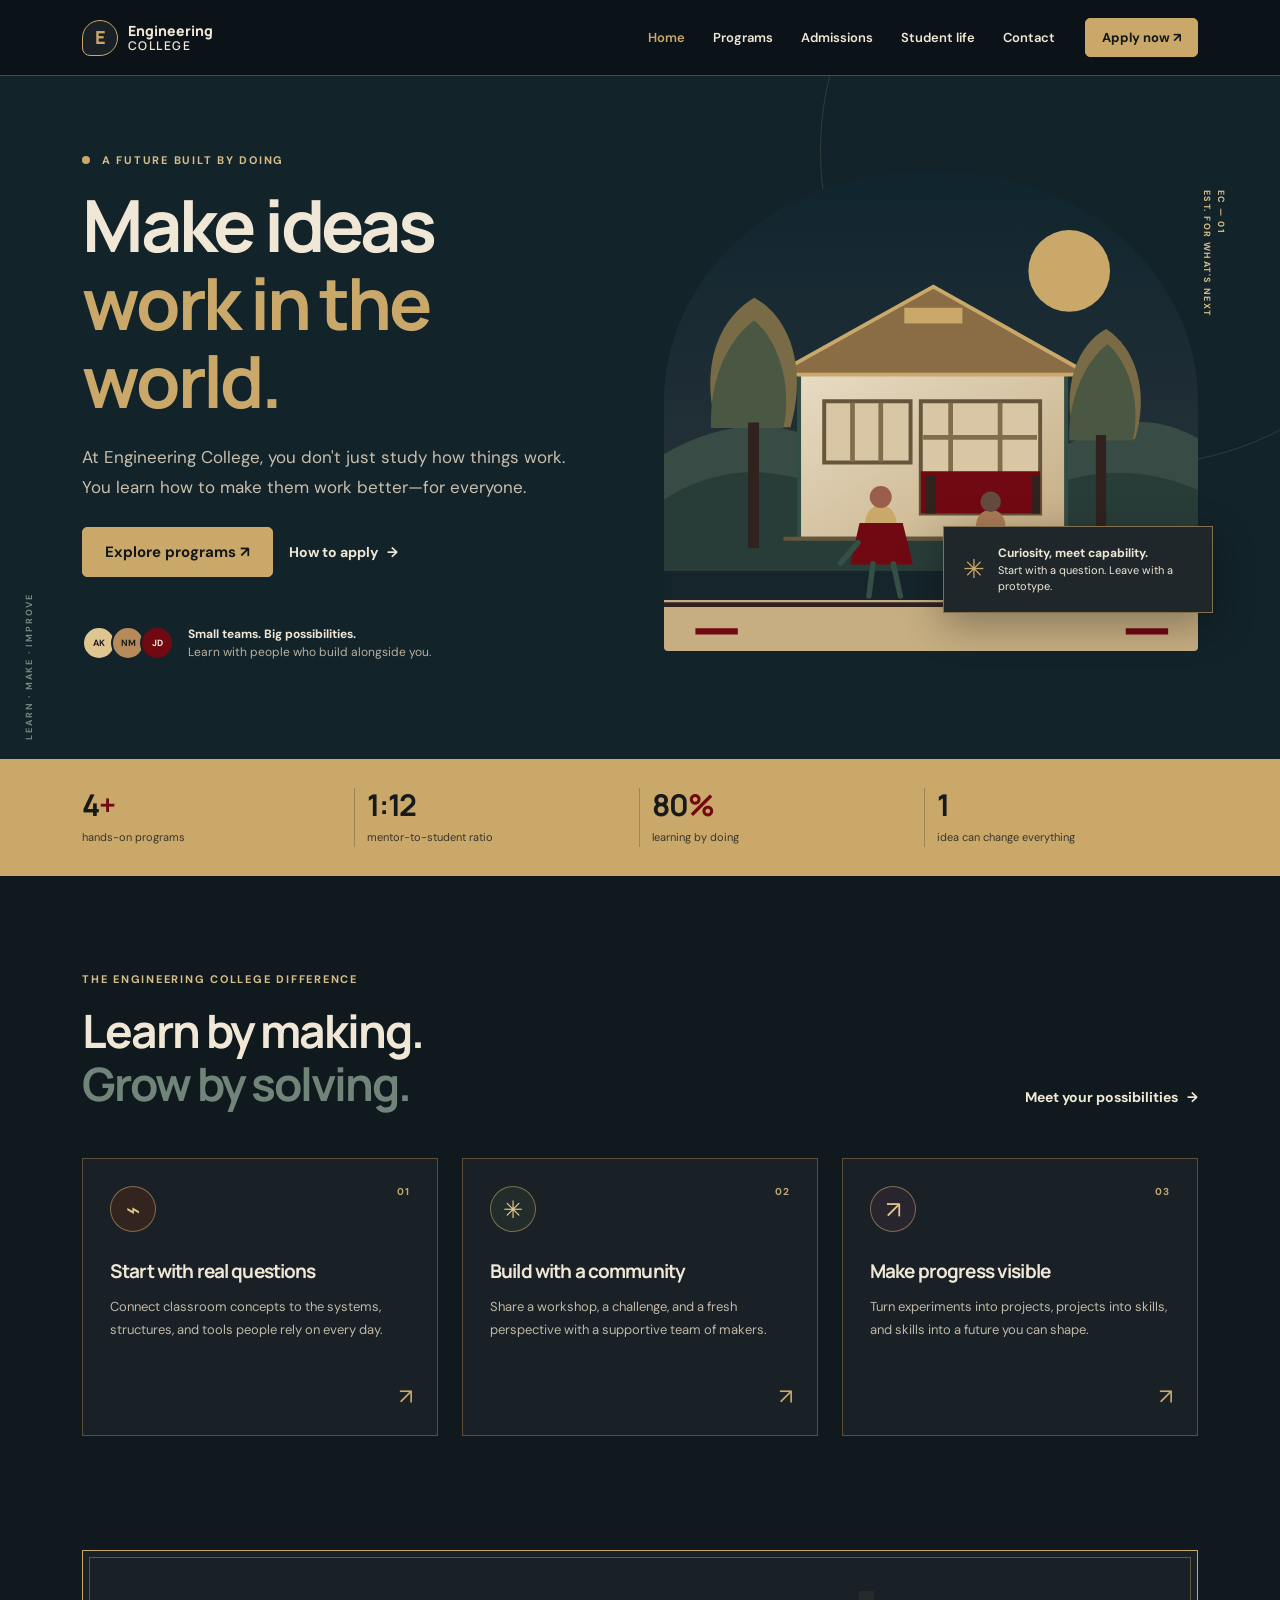
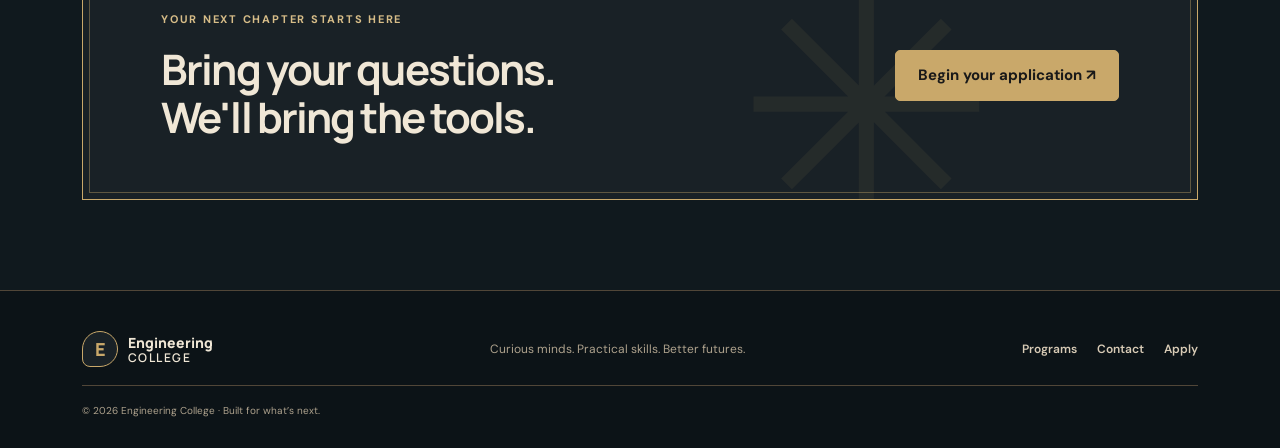
==== index.html @ 844ea19c "Build Engineering College static website Add six accessible responsive pages, interactive filters, v" ====
<!doctype html>
<html lang="en">
<head>
  <meta charset="utf-8">
  <meta name="viewport" content="width=device-width, initial-scale=1">
  <meta name="description" content="Discover Engineering College, where practical learning and bold ideas shape the next generation of engineers.">
  <title>Engineering College | Build what matters</title>
  <link rel="preconnect" href="https://cdn.jsdelivr.net">
  <link href="https://cdn.jsdelivr.net/npm/bootstrap@5.3.3/dist/css/bootstrap.min.css" rel="stylesheet">
  <link href="assets/styles.css" rel="stylesheet">
</head>
<body>
  <a class="skip-link" href="#main">Skip to content</a>
  <nav class="navbar navbar-expand-lg fixed-top site-nav" aria-label="Main navigation">
    <div class="container">
      <a class="navbar-brand brand" href="index.html"><span class="brand-mark" aria-hidden="true">E</span><span>Engineering<span class="brand-light">College</span></span></a>
      <button class="navbar-toggler" type="button" data-bs-toggle="collapse" data-bs-target="#mainNav" aria-controls="mainNav" aria-expanded="false" aria-label="Toggle navigation"><span class="navbar-toggler-icon"></span></button>
      <div class="collapse navbar-collapse" id="mainNav">
        <ul class="navbar-nav ms-auto align-items-lg-center">
          <li class="nav-item"><a class="nav-link active" aria-current="page" href="index.html">Home</a></li>
          <li class="nav-item"><a class="nav-link" href="programs.html">Programs</a></li>
          <li class="nav-item"><a class="nav-link" href="admissions.html">Admissions</a></li>
          <li class="nav-item"><a class="nav-link" href="student-life.html">Student life</a></li>
          <li class="nav-item"><a class="nav-link" href="contact.html">Contact</a></li>
          <li class="nav-item ms-lg-3"><a class="btn btn-small btn-coral" href="registration.html">Apply now <span aria-hidden="true">↗</span></a></li>
        </ul>
      </div>
    </div>
  </nav>

  <main id="main">
    <section class="hero">
      <div class="container">
        <div class="row align-items-center g-5">
          <div class="col-lg-6 hero-copy">
            <p class="eyebrow"><span class="eyebrow-dot"></span> A future built by doing</p>
            <h1>Make ideas<br><span class="text-coral">work in the world.</span></h1>
            <p class="hero-lead">At Engineering College, you don't just study how things work. You learn how to make them work better—for everyone.</p>
            <div class="d-flex flex-wrap gap-3 align-items-center mt-4">
              <a class="btn btn-coral btn-lg" href="programs.html">Explore programs <span aria-hidden="true">↗</span></a>
              <a class="text-link" href="admissions.html">How to apply <span aria-hidden="true">→</span></a>
            </div>
            <div class="hero-proof"><div class="proof-avatars" aria-hidden="true"><span>AK</span><span>NM</span><span>JD</span></div><p><strong>Small teams. Big possibilities.</strong><br>Learn with people who build alongside you.</p></div>
          </div>
          <div class="col-lg-6">
            <div class="hero-art-wrap">
              <img class="hero-art" src="assets/campus.svg" alt="Illustration of the Engineering College campus with a modern workshop building and trees">
              <div class="art-note"><span class="note-icon" aria-hidden="true">✳</span><span><strong>Curiosity, meet capability.</strong><br>Start with a question. Leave with a prototype.</span></div>
              <div class="art-index">EC — 01<br>EST. FOR WHAT'S NEXT</div>
            </div>
          </div>
        </div>
      </div>
      <div class="hero-side-label" aria-hidden="true">LEARN · MAKE · IMPROVE</div>
    </section>

    <section class="stat-strip" aria-label="College at a glance">
      <div class="container">
        <div class="row g-4">
          <div class="col-6 col-lg-3"><p class="stat-number">4<span>+</span></p><p class="stat-label">hands-on programs</p></div>
          <div class="col-6 col-lg-3"><p class="stat-number">1:12</p><p class="stat-label">mentor-to-student ratio</p></div>
          <div class="col-6 col-lg-3"><p class="stat-number">80<span>%</span></p><p class="stat-label">learning by doing</p></div>
          <div class="col-6 col-lg-3"><p class="stat-number">1</p><p class="stat-label">idea can change everything</p></div>
        </div>
      </div>
    </section>

    <section class="section-pad">
      <div class="container">
        <div class="section-heading row align-items-end g-3">
          <div class="col-md-8"><p class="eyebrow">The Engineering College difference</p><h2>Learn by making.<br><span class="text-muted-green">Grow by solving.</span></h2></div>
          <div class="col-md-4 text-md-end"><a class="text-link" href="programs.html">Meet your possibilities <span aria-hidden="true">→</span></a></div>
        </div>
        <div class="row g-4 mt-2">
          <div class="col-md-4"><article class="feature-card"><span class="feature-number">01</span><div class="feature-icon icon-peach" aria-hidden="true">⌁</div><h3>Start with real questions</h3><p>Connect classroom concepts to the systems, structures, and tools people rely on every day.</p><a href="programs.html" class="card-arrow" aria-label="Explore practical programs">↗</a></article></div>
          <div class="col-md-4"><article class="feature-card"><span class="feature-number">02</span><div class="feature-icon icon-sage" aria-hidden="true">✳</div><h3>Build with a community</h3><p>Share a workshop, a challenge, and a fresh perspective with a supportive team of makers.</p><a href="student-life.html" class="card-arrow" aria-label="Explore student life">↗</a></article></div>
          <div class="col-md-4"><article class="feature-card"><span class="feature-number">03</span><div class="feature-icon icon-lilac" aria-hidden="true">↗</div><h3>Make progress visible</h3><p>Turn experiments into projects, projects into skills, and skills into a future you can shape.</p><a href="admissions.html" class="card-arrow" aria-label="Explore admissions">↗</a></article></div>
        </div>
      </div>
    </section>

    <section class="home-cta">
      <div class="container">
        <div class="cta-panel">
          <div><p class="eyebrow eyebrow-light">Your next chapter starts here</p><h2>Bring your questions.<br>We'll bring the tools.</h2></div>
          <a class="btn btn-light btn-lg" href="registration.html">Begin your application <span aria-hidden="true">↗</span></a>
          <span class="cta-spark" aria-hidden="true">✳</span>
        </div>
      </div>
    </section>
  </main>
  <footer class="site-footer"><div class="container footer-inner"><a class="navbar-brand brand" href="index.html"><span class="brand-mark" aria-hidden="true">E</span><span>Engineering<span class="brand-light">College</span></span></a><p>Curious minds. Practical skills. Better futures.</p><div class="footer-links"><a href="programs.html">Programs</a><a href="contact.html">Contact</a><a href="registration.html">Apply</a></div><small>© 2026 Engineering College · Built for what’s next.</small></div></footer>
  <script src="https://cdn.jsdelivr.net/npm/bootstrap@5.3.3/dist/js/bootstrap.bundle.min.js"></script>
  <script src="assets/script.js" defer></script>
</body>
</html>
---- assets/styles.css ----
@import url('https://fonts.googleapis.com/css2?family=DM+Sans:wght@400;500;600;700&family=Manrope:wght@400;500;600;700;800&display=swap');

:root {
  --ink: #f0e7d6;
  --ink-soft: #c9bdab;
  --muted: #b1a58f;
  --paper: #10191e;
  --white: #192126;
  --coral: #c9a86a;
  --coral-dark: #e0c58f;
  --sage: #263138;
  --sage-dark: #c9a86a;
  --line: #514638;
  --display: 'Manrope', 'Arial', sans-serif;
  --body: 'DM Sans', 'Arial', sans-serif;
}

* { box-sizing: border-box; }
html { scroll-behavior: smooth; scroll-padding-top: 5.5rem; }
body { margin: 0; padding-top: 76px; color: var(--ink); background: var(--paper); font-family: var(--body); font-size: 16px; line-height: 1.65; }
a { color: inherit; }
a:focus-visible, button:focus-visible, input:focus-visible, select:focus-visible, textarea:focus-visible { outline: 3px solid #277966; outline-offset: 3px; }
.skip-link { position: fixed; z-index: 1100; top: 8px; left: 8px; padding: 10px 16px; color: #fff; background: var(--ink); transform: translateY(-150%); }
.skip-link:focus { transform: translateY(0); }
.site-nav { min-height: 76px; padding: 10px 0; background: rgba(252, 250, 246, .97); border-bottom: 1px solid rgba(29, 48, 45, .08); backdrop-filter: blur(12px); }
.brand { display: inline-flex; align-items: center; gap: 10px; color: var(--ink); font-family: var(--display); font-size: 14px; font-weight: 800; line-height: 1.1; }
.brand:hover { color: var(--ink); }
.brand-mark { display: grid; width: 36px; height: 36px; place-items: center; color: #fff; background: var(--sage-dark); border-radius: 50% 50% 50% 8px; font-size: 18px; }
.brand-light { display: block; font-size: 12px; font-weight: 600; letter-spacing: .12em; text-transform: uppercase; }
.site-nav .nav-link { margin: 0 5px; padding: 10px 9px !important; color: #42514c; font-size: 13px; font-weight: 600; }
.site-nav .nav-link:hover, .site-nav .nav-link.active { color: var(--coral-dark); }
.navbar-toggler { border-color: var(--line); }
.navbar-toggler:focus { box-shadow: 0 0 0 .2rem rgba(39, 121, 102, .2); }
.btn { border-radius: 5px; font-weight: 700; }
.btn-coral { border: 1px solid var(--coral); color: #fff; background: var(--coral); }
.btn-coral:hover, .btn-coral:focus { border-color: var(--coral-dark); color: #fff; background: var(--coral-dark); }
.btn-coral.active { color: #fff; background: var(--coral-dark); }
.btn-small { padding: 9px 16px; font-size: 13px; }
.btn-lg { padding: 13px 22px; font-size: 15px; }
.btn-dark-green { padding: 12px 20px; color: #fff; background: var(--ink); }
.btn-dark-green:hover { color: #fff; background: var(--sage-dark); }
.hero { position: relative; overflow: hidden; padding: 75px 0 88px; background: #f3efe6; }
.hero::before { position: absolute; top: -240px; right: -170px; width: 630px; height: 630px; border: 1px solid rgba(55, 86, 77, .12); border-radius: 50%; content: ''; }
.hero-copy { position: relative; z-index: 1; padding-bottom: 10px; }
.eyebrow { margin-bottom: 17px; color: var(--sage-dark); font-size: 11px; font-weight: 700; letter-spacing: .16em; text-transform: uppercase; }
.eyebrow-dot { display: inline-block; width: 8px; height: 8px; margin-right: 7px; border-radius: 50%; background: var(--coral); }
h1, h2, h3 { font-family: var(--display); font-weight: 700; letter-spacing: -.045em; }
h1 { max-width: 720px; margin: 0; font-size: clamp(42px, 6vw, 72px); line-height: 1.08; }
h2 { font-size: clamp(30px, 4vw, 46px); line-height: 1.15; }
h3 { font-size: 21px; line-height: 1.3; }
.text-coral { color: var(--coral); }
.text-muted-green { color: #71847a; }
.hero-lead { max-width: 490px; margin: 24px 0 0; color: #59635e; font-size: 17px; line-height: 1.75; }
.text-link { display: inline-flex; align-items: center; gap: 9px; color: var(--ink); font-size: 14px; font-weight: 700; text-decoration: none; }
.text-link span { transition: transform .18s ease; }
.text-link:hover { color: var(--coral-dark); }
.text-link:hover span { transform: translateX(4px); }
.hero-proof { display: flex; align-items: center; gap: 14px; margin-top: 48px; }
.hero-proof p { margin: 0; color: var(--muted); font-size: 12px; line-height: 1.5; }
.hero-proof strong { color: var(--ink); }
.proof-avatars { display: flex; padding-left: 5px; }
.proof-avatars span { display: grid; width: 34px; height: 34px; margin-left: -5px; place-items: center; border: 2px solid #f3efe6; border-radius: 50%; color: var(--ink); background: #e7b6a1; font-size: 9px; font-weight: 700; }
.proof-avatars span:nth-child(2) { background: #bfd2c5; }
.proof-avatars span:nth-child(3) { background: #cbc3dc; }
.hero-art-wrap { position: relative; max-width: 560px; margin-left: auto; }
.hero-art { display: block; width: 100%; border-radius: 48% 48% 4px 4px; }
.art-note { position: absolute; right: -15px; bottom: 38px; display: flex; align-items: center; gap: 13px; max-width: 270px; padding: 17px 19px; color: var(--ink); background: #fffdf9; box-shadow: 0 12px 40px rgba(29, 48, 45, .1); font-size: 11px; line-height: 1.5; }
.art-note strong { font-size: 12px; }
.note-icon { color: var(--coral); font-size: 26px; }
.art-index { position: absolute; top: 18px; right: -30px; color: var(--sage-dark); font-size: 9px; font-weight: 700; letter-spacing: .16em; line-height: 1.6; writing-mode: vertical-rl; }
.hero-side-label { position: absolute; bottom: 20px; left: 22px; color: #77877e; font-size: 9px; font-weight: 700; letter-spacing: .2em; writing-mode: vertical-rl; transform: rotate(180deg); }
.stat-strip { padding: 29px 0; color: #fff; background: var(--sage-dark); }
.stat-strip .row > div { border-right: 1px solid rgba(255,255,255,.2); }
.stat-strip .row > div:last-child { border: 0; }
.stat-number { margin: 0; font-family: var(--display); font-size: 30px; font-weight: 700; letter-spacing: -.04em; line-height: 1.1; }
.stat-number span { color: #f0a58e; }
.stat-label { margin: 7px 0 0; color: #d4dfd8; font-size: 11px; }
.section-pad { padding: 94px 0; }
.section-heading { margin-bottom: 24px; }
.section-heading h2 { margin: 0; }
.feature-card { position: relative; height: 100%; min-height: 278px; padding: 27px 27px 32px; border: 1px solid var(--line); background: #fffdf9; }
.feature-number { position: absolute; top: 25px; right: 27px; color: #adb6ae; font-size: 10px; font-weight: 700; letter-spacing: .1em; }
.feature-icon { display: grid; width: 46px; height: 46px; margin-bottom: 27px; place-items: center; border-radius: 50%; font-size: 24px; }
.icon-peach { color: #9c4e3c; background: #f6e1d7; }
.icon-sage { color: #315a4c; background: #e0ebe2; }
.icon-lilac { color: #625481; background: #ece7f4; }
.feature-card h3 { margin-bottom: 12px; font-size: 19px; }
.feature-card p { max-width: 300px; margin: 0; color: #69736d; font-size: 13px; line-height: 1.75; }
.card-arrow { position: absolute; right: 24px; bottom: 20px; color: var(--coral); font-size: 22px; text-decoration: none; }
.home-cta { padding: 20px 0 90px; }
.cta-panel { position: relative; display: flex; min-height: 250px; align-items: center; justify-content: space-between; gap: 30px; overflow: hidden; padding: 50px 7%; color: #fff; background: var(--sage-dark); }
.cta-panel h2 { position: relative; z-index: 1; margin: 0; font-size: clamp(30px, 4vw, 42px); }
.eyebrow-light { color: #d0ded4; }
.cta-panel .btn { position: relative; z-index: 1; color: var(--ink); }
.cta-panel .btn:hover { color: var(--coral-dark); }
.cta-spark { position: absolute; top: -95px; right: 18%; color: rgba(255,255,255,.08); font-size: 310px; }
.site-footer { padding: 40px 0 28px; border-top: 1px solid var(--line); background: #f5f2eb; }
.footer-inner { display: flex; flex-wrap: wrap; align-items: center; justify-content: space-between; gap: 18px 30px; }
.footer-inner > p { margin: 0; color: var(--muted); font-size: 12px; }
.footer-links { display: flex; gap: 20px; }
.footer-links a { color: var(--ink-soft); font-size: 12px; font-weight: 600; text-decoration: none; }
.footer-links a:hover { color: var(--coral-dark); }
.footer-inner small { width: 100%; padding-top: 17px; border-top: 1px solid var(--line); color: var(--muted); font-size: 10px; }
.page-hero { position: relative; overflow: hidden; padding: 88px 0 82px; background: #f3efe6; }
.page-hero::after { position: absolute; right: 8%; bottom: -180px; width: 430px; height: 430px; border: 1px solid rgba(55,86,77,.12); border-radius: 50%; box-shadow: 0 0 0 35px rgba(55,86,77,.025), 0 0 0 70px rgba(55,86,77,.025); content: ''; }
.page-hero .container { position: relative; z-index: 1; }
.page-hero .hero-lead { max-width: 600px; }
.page-hero-short { padding: 75px 0 68px; }
.page-hero-mark { position: absolute; right: 5%; bottom: 27px; z-index: 1; color: #76847c; font-size: 10px; font-weight: 700; letter-spacing: .18em; }
.program-card { position: relative; height: 100%; padding: 28px 30px; border: 1px solid rgba(29,48,45,.08); }
.program-peach { background: #f7e6dd; }
.program-blue { background: #e6edf0; }
.program-sage { background: #e5eee6; }
.program-lilac { background: #eee9f4; }
.program-top { display: flex; align-items: center; justify-content: space-between; margin-bottom: 34px; }
.program-code { color: #5e6e66; font-size: 9px; font-weight: 700; letter-spacing: .12em; }
.program-symbol { color: var(--sage-dark); font-size: 32px; }
.program-card h3 { margin: 0 0 10px; font-size: 25px; }
.program-card p { max-width: 500px; color: #54635c; font-size: 13px; }
.program-card ul { display: flex; flex-wrap: wrap; gap: 7px 22px; margin: 22px 0 25px; padding: 0; list-style: none; }
.program-card li { color: var(--ink-soft); font-size: 11px; }
.program-card li::before { margin-right: 7px; color: var(--coral); content: '•'; }
.filter-row { display: flex; flex-wrap: wrap; gap: 8px; }
.filter-button { padding: 8px 15px; border: 1px solid #d6ddd7; border-radius: 30px; color: var(--ink-soft); background: transparent; font-size: 12px; font-weight: 600; }
.filter-button:hover, .filter-button.is-selected { border-color: var(--sage-dark); color: #fff; background: var(--sage-dark); }
.tinted-section { background: #f3f1e9; }
.split-callout { display: grid; grid-template-columns: 1.2fr 1fr auto; align-items: center; gap: 36px; }
.split-callout h2 { margin: 0; font-size: clamp(30px, 4vw, 40px); }
.split-callout > p { margin: 0; color: #647069; font-size: 14px; }
.split-callout .btn { white-space: nowrap; }
.steps-grid { display: grid; grid-template-columns: repeat(4, 1fr); gap: 0; border-top: 1px solid var(--line); }
.step-card { min-height: 205px; padding: 25px 24px 24px 0; border-bottom: 1px solid var(--line); }
.step-card + .step-card { padding-left: 24px; border-left: 1px solid var(--line); }
.step-count { display: block; margin-bottom: 30px; color: var(--coral); font-family: var(--display); font-size: 14px; font-weight: 700; }
.step-card h3 { font-size: 17px; }
.step-card p { max-width: 220px; margin: 0; color: var(--muted); font-size: 12px; }
.fee-table { min-width: 650px; margin-bottom: 12px; border-color: #dedfd7; }
.fee-table th, .fee-table td { padding: 17px 18px; background: transparent; color: var(--ink-soft); font-size: 13px; }
.fee-table thead th { color: var(--sage-dark); background: #e7ebe3; font-size: 10px; letter-spacing: .08em; text-transform: uppercase; }
.fee-table tbody th { color: var(--ink); font-weight: 600; }
.fee-table strong { color: var(--ink); }
.table-note { margin: 12px 0 0; color: var(--muted); font-size: 11px; }
.news-card { height: 100%; padding-bottom: 20px; }
.news-art { display: flex; height: 210px; align-items: center; justify-content: space-between; overflow: hidden; padding: 26px; }
.news-art span { font-family: var(--display); font-size: 30px; font-weight: 800; letter-spacing: -.07em; line-height: .96; }
.news-art i { font-size: 70px; font-style: normal; opacity: .7; }
.news-art-orange { color: #863f2f; background: #f1d4c6; }
.news-art-green { color: #305749; background: #dce9dd; }
.news-art-blue { color: #3c5960; background: #dce7e9; }
.news-meta { display: flex; justify-content: space-between; margin: 21px 0 11px; color: #748278; font-size: 9px; font-weight: 700; letter-spacing: .12em; }
.news-card h3 { margin-bottom: 9px; font-size: 19px; }
.news-card p { min-height: 66px; color: #66716b; font-size: 12px; }
.news-card .text-link { font-size: 12px; }
.contact-section { padding-top: 75px; }
.contact-section h2, .registration-aside h2 { margin-bottom: 17px; font-size: clamp(32px, 4vw, 44px); }
.contact-intro, .registration-aside > p:not(.eyebrow) { max-width: 380px; color: #6a756e; font-size: 14px; }
.contact-detail { display: flex; gap: 15px; margin-top: 27px; }
.detail-icon { display: grid; flex: 0 0 38px; width: 38px; height: 38px; place-items: center; border-radius: 50%; color: var(--sage-dark); background: var(--sage); font-size: 16px; }
.contact-detail div > span { display: block; margin-bottom: 3px; color: var(--muted); font-size: 10px; font-weight: 700; letter-spacing: .1em; text-transform: uppercase; }
.contact-detail a, .contact-detail p { margin: 0; color: var(--ink); font-size: 13px; font-weight: 600; text-decoration: none; }
.contact-detail a:hover { color: var(--coral-dark); text-decoration: underline; }
.contact-hours { margin-top: 27px; color: var(--muted); font-size: 11px; }
.form-panel { padding: 34px; border: 1px solid var(--line); background: #fffdf9; }
.form-title { margin: 0 0 7px; font-size: 23px; }
.form-subtitle { margin: 0 0 25px; color: var(--muted); font-size: 12px; }
.form-subtitle span, .form-label > span, .agreement-check .form-check-label > span { color: var(--coral-dark); }
.form-label, .choice-field legend { margin-bottom: 7px; color: var(--ink); font-size: 12px; font-weight: 700; }
.form-control, .form-select { min-height: 46px; border-color: #dcded7; border-radius: 3px; color: var(--ink); background-color: #fff; font-size: 13px; }
textarea.form-control { min-height: unset; }
.form-control:focus, .form-select:focus, .form-check-input:focus { border-color: #438572; box-shadow: 0 0 0 .2rem rgba(39,121,102,.14); }
.form-control.is-invalid, .form-select.is-invalid { border-color: #b94537; background-image: none; }
.form-check-input.is-invalid { border-color: #b94537; }
.field-error { min-height: 0; color: #a9382e; font-size: 11px; }
.field-error:not(:empty) { margin-top: 4px; }
.form-text { color: var(--muted); font-size: 10px; }
.choice-field { margin: 0; padding: 0; border: 0; }
.choice-field legend { float: none; width: auto; }
.choice-options { display: flex; gap: 25px; padding-top: 3px; }
.form-check-label { color: #4d5b54; font-size: 12px; }
.form-check-input { border-color: #adb8ae; }
.agreement-check { padding: 14px 15px 14px 2em; background: #f4f4ed; }
.agreement-check .form-check-label { line-height: 1.55; }
.form-feedback { min-height: 0; margin: 12px 0 0; font-size: 13px; font-weight: 600; }
.form-feedback:empty { display: none; }
.form-feedback.is-success { padding: 12px 14px; color: #285d43; background: #e4f1e5; }
.form-feedback.is-error { padding: 12px 14px; color: #8d3029; background: #f8e6e1; }
.form-disclaimer { margin: 13px 0 0; color: var(--muted); font-size: 10px; line-height: 1.6; }
.honeypot { position: absolute !important; width: 1px; height: 1px; overflow: hidden; clip: rect(0,0,0,0); white-space: nowrap; }
.registration-section { padding-top: 70px; }
.registration-aside { position: sticky; top: 110px; }
.aside-note { display: flex; gap: 13px; margin-top: 30px; padding: 16px; color: var(--sage-dark); background: #e7eee6; }
.aside-note > span { color: var(--coral); font-size: 22px; }
.aside-note p { margin: 0; font-size: 11px; line-height: 1.6; }
.aside-steps { margin-top: 34px; border-top: 1px solid var(--line); }
.aside-steps p { display: flex; gap: 14px; margin: 0; padding: 13px 0; border-bottom: 1px solid var(--line); color: var(--ink-soft); font-size: 12px; font-weight: 600; }
.aside-steps span { color: var(--coral-dark); font-size: 10px; }

@media (max-width: 991.98px) {
  .site-nav .navbar-collapse { padding: 14px 0 8px; }
  .site-nav .nav-link { margin: 0; }
  .site-nav .nav-item.ms-lg-3 { margin: 7px 0 0 !important; }
  .hero { padding: 60px 0 70px; }
  .hero-art-wrap { max-width: 520px; margin: 10px auto 0; }
  .hero-side-label { display: none; }
  .split-callout { grid-template-columns: 1fr 1fr; }
  .split-callout .btn { justify-self: start; }
  .registration-aside { position: static; }
}
@media (max-width: 767.98px) {
  body { padding-top: 68px; }
  .site-nav { min-height: 68px; }
  .hero { padding: 48px 0 58px; }
  .hero-lead { font-size: 15px; }
  .hero-proof { margin-top: 34px; }
  .art-note { right: 5px; bottom: 20px; max-width: 230px; padding: 12px; }
  .art-index { right: 0; }
  .stat-strip .row > div:nth-child(2) { border-right: 0; }
  .stat-strip .row > div { padding-top: 4px; padding-bottom: 4px; }
  .stat-number { font-size: 26px; }
  .section-pad { padding: 68px 0; }
  .section-heading .text-md-end { text-align: left !important; }
  .feature-card { min-height: 250px; }
  .home-cta { padding: 8px 0 65px; }
  .cta-panel { min-height: 280px; align-items: flex-start; flex-direction: column; justify-content: center; padding: 38px 28px; }
  .cta-spark { top: -66px; right: -15%; font-size: 240px; }
  .footer-inner { align-items: flex-start; flex-direction: column; }
  .footer-inner small { margin-top: 4px; }
  .page-hero { padding: 65px 0 62px; }
  .page-hero-short { padding: 55px 0; }
  .page-hero::after { right: -200px; }
  .split-callout { grid-template-columns: 1fr; gap: 20px; }
  .steps-grid { grid-template-columns: repeat(2, 1fr); }
  .step-card:nth-child(3) { padding-left: 0; border-left: 0; }
  .step-card:nth-child(3), .step-card:nth-child(4) { border-top: 0; }
  .step-card { min-height: 190px; }
  .form-panel { padding: 25px 21px; }
  .contact-section { padding-top: 55px; }
  .registration-section { padding-top: 52px; }
}
@media (max-width: 420px) {
  .hero .btn-lg { padding: 11px 15px; font-size: 13px; }
  .art-note { right: -7px; max-width: 210px; font-size: 10px; }
  .stat-label { font-size: 10px; }
  .steps-grid { grid-template-columns: 1fr; }
  .step-card, .step-card + .step-card { min-height: auto; padding: 20px 0; border-left: 0; }
  .step-count { margin-bottom: 15px; }
}
@media (prefers-reduced-motion: reduce) {
  *, *::before, *::after { scroll-behavior: auto !important; transition-duration: .01ms !important; animation-duration: .01ms !important; animation-iteration-count: 1 !important; }
}

/* Restrained dark-academia palette with fine, bookplate-inspired framing. */
body { color: var(--ink); background: var(--paper); }
.site-nav { background: rgba(13, 20, 24, .97); border-bottom-color: rgba(201, 168, 106, .36); }
.brand, .brand:hover, .site-nav .nav-link { color: var(--ink); }
.brand-mark { border: 1px solid var(--coral); color: var(--coral); background: #192126; }
.site-nav .nav-link:hover, .site-nav .nav-link.active { color: var(--coral); }
.navbar-toggler { border-color: #756448; }
.navbar-toggler-icon { filter: invert(.84) sepia(.35) saturate(.58); }
.btn-coral { border-color: var(--coral); color: #141719; background: var(--coral); }
.btn-coral:hover, .btn-coral:focus, .btn-coral.active { border-color: var(--coral-dark); color: #141719; background: var(--coral-dark); }
.btn-dark-green { border: 1px solid var(--coral); color: var(--ink); background: #202a30; }
.btn-dark-green:hover { color: #101719; background: var(--coral); }
a:focus-visible, button:focus-visible, input:focus-visible, select:focus-visible, textarea:focus-visible { outline-color: #e0c58f; }
.hero, .page-hero { background: #13232a; }
.hero::before { border-color: rgba(201, 168, 106, .18); }
.hero::after, .page-hero::after { border-color: rgba(201, 168, 106, .15); }
.eyebrow, .page-hero-mark, .art-index { color: #d7bd88; }
.hero-lead { color: #c8beae; }
.hero-proof p { color: #b9b09f; }
.hero-proof strong, .text-link { color: var(--ink); }
.text-link:hover { color: var(--coral); }
.proof-avatars span { border-color: #13232a; color: #1a1c1c; background: #dfc690; }
.proof-avatars span:nth-child(2) { background: #b78a5c; }
.proof-avatars span:nth-child(3) { color: #f2e8d8; background: #710912; }
.art-note { border: 1px solid #82704e; color: var(--ink); background: #20272a; box-shadow: 0 12px 40px rgba(0,0,0,.32); }
.note-icon, .card-arrow { color: var(--coral); }
.stat-strip { color: #17191a; background: #c9a86a; }
.stat-strip .row > div { border-color: rgba(34, 29, 22, .25); }
.stat-number span { color: #710912; }
.stat-label { color: #3b3429; }
.section-heading .text-muted, .section-heading > div > p:not(.eyebrow) { color: #b1a58f !important; }
.feature-card { border: 1px solid #5b4b37; background: #192126; }
.feature-number { color: #c0a974; }
.feature-icon { border: 1px solid rgba(201,168,106,.55); color: #e1c98f; background: #222b30; }
.icon-peach { color: #e2c58d; background: #33241f; }
.icon-sage { color: #e2c58d; background: #222c2a; }
.icon-lilac { color: #e2c58d; background: #29252e; }
.feature-card p, .split-callout > p { color: #c0b7a7; }
.home-cta { background: #10191e; }
.cta-panel { border: 1px double #c9a86a; outline: 1px solid rgba(201,168,106,.4); outline-offset: -8px; color: var(--ink); background: #192126; }
.cta-panel .btn { border: 1px solid var(--coral); color: #191919; background: var(--coral); }
.cta-panel .btn:hover { color: #191919; background: var(--coral-dark); }
.cta-spark { color: rgba(201,168,106,.07); }
.site-footer { border-top-color: #514638; background: #0c1317; }
.footer-inner > p, .footer-inner small { color: #aea28d; }
.footer-inner small { border-top-color: #514638; }
.footer-links a { color: #d8cbb6; }
.footer-links a:hover { color: var(--coral); }
.page-hero { border-bottom: 1px solid rgba(201,168,106,.42); }
.tinted-section { background: #1a2021; }
.program-card { border: 1px solid #65553c; color: var(--ink); background: #1a2226; }
.program-peach { background: linear-gradient(145deg, #261e1b, #1a2226 68%); }
.program-blue { background: linear-gradient(145deg, #17282d, #1a2226 68%); }
.program-sage { background: linear-gradient(145deg, #1d2925, #1a2226 68%); }
.program-lilac { background: linear-gradient(145deg, #292329, #1a2226 68%); }
.program-code { color: #d5bd8a; }
.program-symbol { color: var(--coral); }
.program-card p, .program-card li { color: #c7bdad; }
.program-card li::before { color: var(--coral); }
.filter-button { border-color: #76664a; color: #ddd1bc; background: transparent; }
.filter-button:hover, .filter-button.is-selected { border-color: var(--coral); color: #161819; background: var(--coral); }
.steps-grid, .step-card { border-color: #514638; }
.step-card + .step-card { border-left-color: #514638; }
.step-card p { color: #b9b09f; }
.step-count { color: var(--coral); }
.fee-table { border-color: #574a38; }
.fee-table th, .fee-table td { color: #e1d6c3; }
.fee-table thead th { color: #f0e5d1; background: #33302a; }
.fee-table tbody th { color: var(--ink); }
.fee-table strong { color: #e0c58f; }
.table-note { color: #b1a58f; }
.news-art { border: 1px solid #786341; }
.news-art-orange { color: #e0c58f; background: #3b201b; }
.news-art-green { color: #e2c991; background: #1d2925; }
.news-art-blue { color: #e2c991; background: #192830; }
.news-meta { color: #d1b778; }
.news-card p { color: #c0b7a7; }
.detail-icon { border: 1px solid #a48a55; color: #e0c58f; background: #212a2d; }
.contact-intro, .registration-aside > p:not(.eyebrow) { color: #c0b7a7; }
.contact-detail div > span, .contact-hours { color: #b8a980; }
.contact-detail a, .contact-detail p { color: var(--ink); }
.form-panel { border: 1px double #9b8050; outline: 1px solid rgba(201,168,106,.26); outline-offset: -7px; background: #171f23; }
.form-subtitle, .form-text { color: #b7ad9c; }
.form-label, .choice-field legend { color: #ede3d2; }
.form-control, .form-select { border-color: #695b46; color: #f0e7d6; background-color: #10181c; }
.form-control:focus, .form-select:focus { border-color: #d2b571; color: #fff4e2; background-color: #121b1f; box-shadow: 0 0 0 .2rem rgba(201,168,106,.18); }
.form-control::placeholder { color: #a99c87; }
.form-check-label { color: #d7cbb7; }
.form-check-input { border-color: #9c865b; background-color: #10181c; }
.form-check-input:checked { border-color: #c9a86a; background-color: #c9a86a; }
.agreement-check { border-left: 2px solid #c9a86a; background: #222725; }
.field-error { color: #f0a28e; }
.form-control.is-invalid, .form-select.is-invalid, .form-check-input.is-invalid { border-color: #df7c69; }
.form-feedback.is-success { border-left: 3px solid #c9a86a; color: #f0e7d6; background: #26352e; }
.form-feedback.is-error { border-left: 3px solid #a44c41; color: #f4d0c3; background: #382322; }
.form-disclaimer { color: #b3a995; }
.aside-note { border-left: 2px solid #c9a86a; color: #ead9b5; background: #222a27; }
.aside-note > span, .aside-steps span { color: #d8b96e; }
.aside-steps, .aside-steps p { border-color: #514638; }
.aside-steps p { color: #d8cbb6; }

@media (max-width: 767.98px) {
  .stat-strip .row > div:nth-child(2) { border-right: 0; }
}
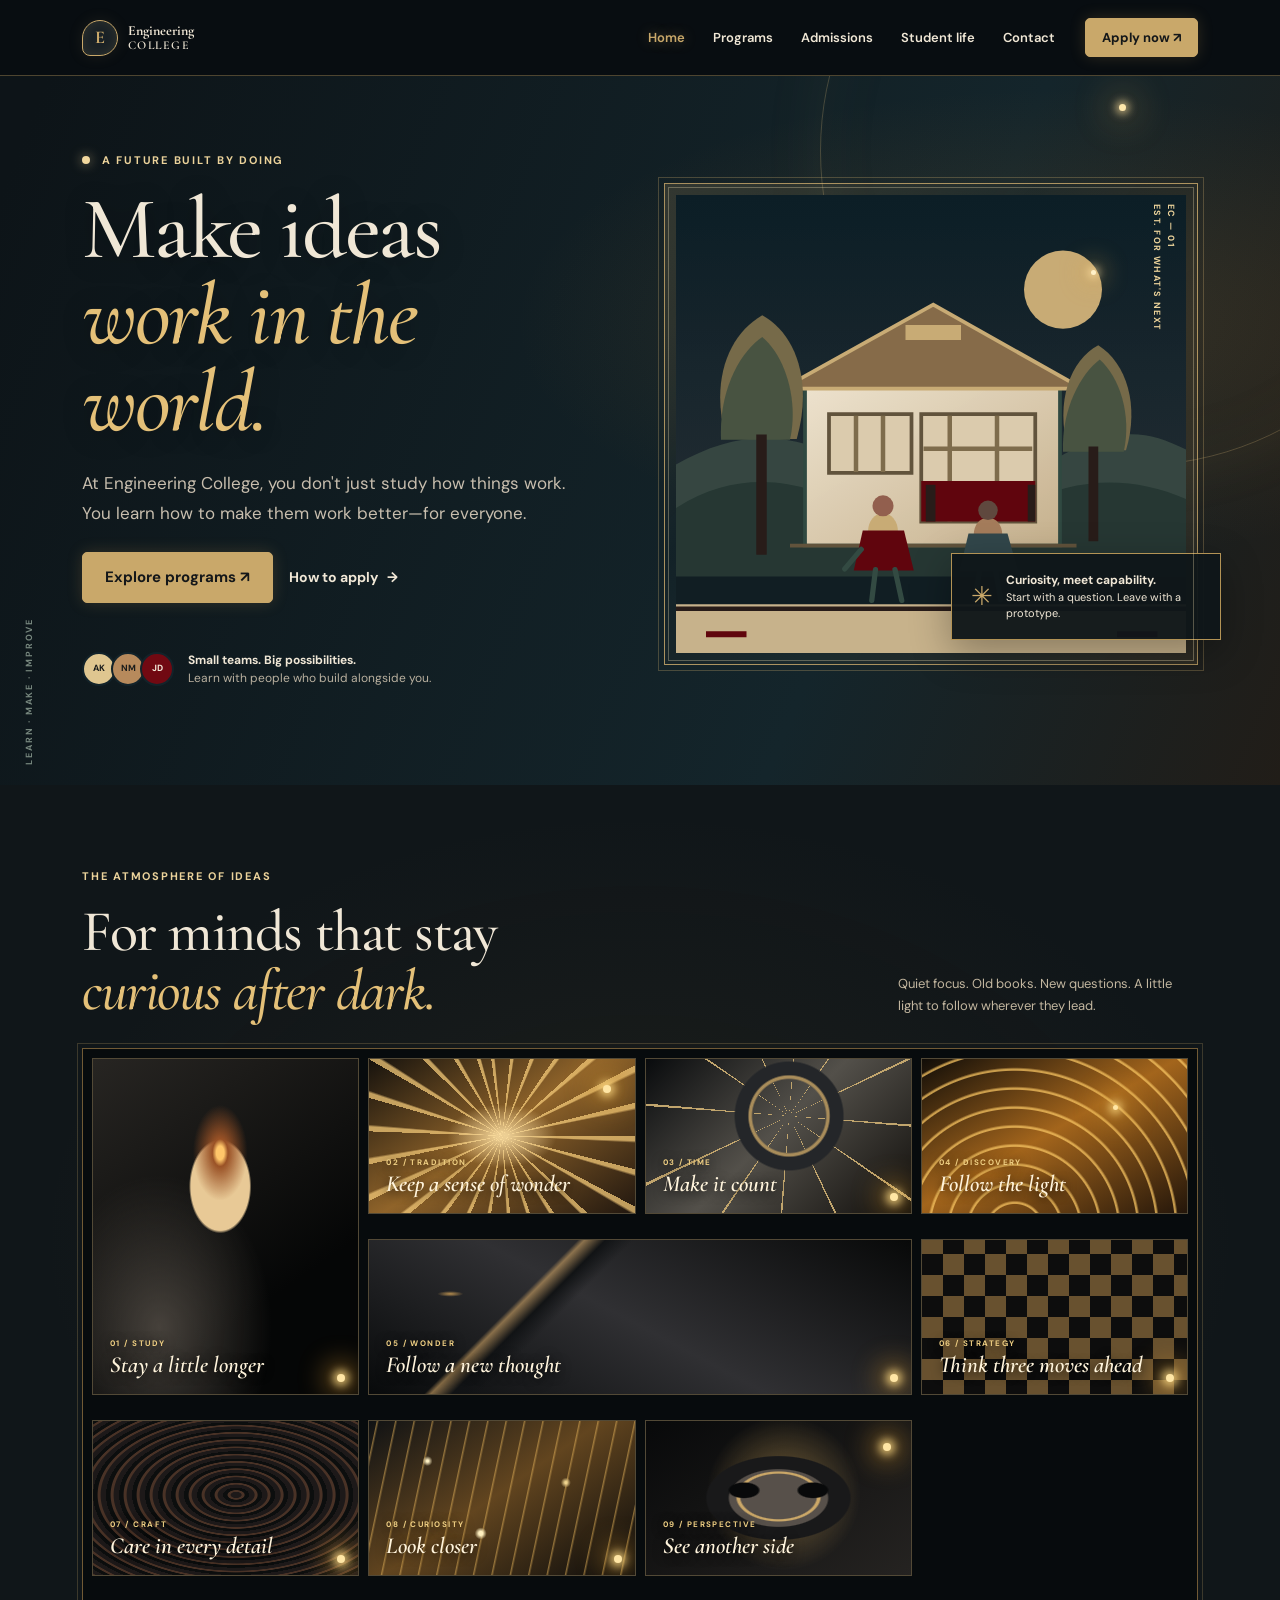
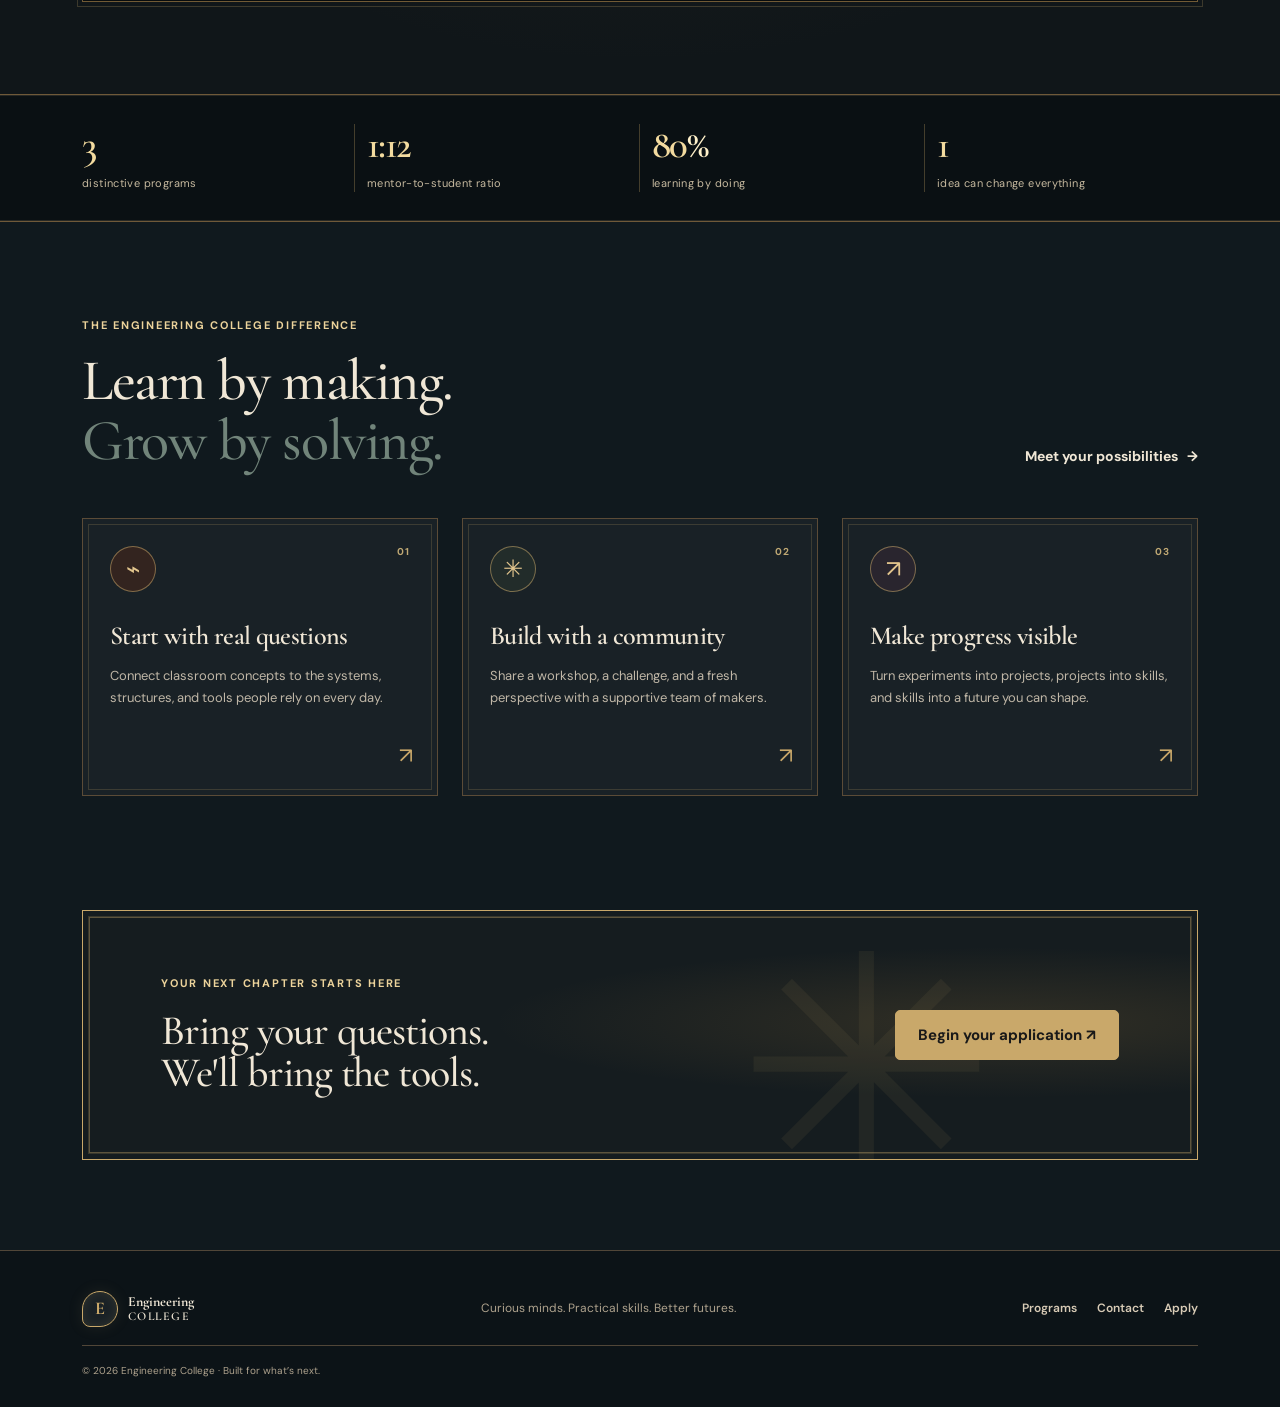
==== commit e1a5f1cc: "Shape the dark-academia identity and study programs Add original night-study collage artwork, editor" ====
--- a/index.html
+++ b/index.html
@@ -54,10 +54,30 @@
       <div class="hero-side-label" aria-hidden="true">LEARN · MAKE · IMPROVE</div>
     </section>
 
+    <section class="night-gallery" aria-labelledby="galleryTitle">
+      <div class="container">
+        <div class="gallery-heading">
+          <div><p class="eyebrow">The atmosphere of ideas</p><h2 id="galleryTitle">For minds that stay<br><span class="text-coral">curious after dark.</span></h2></div>
+          <p>Quiet focus. Old books. New questions. A little light to follow wherever they lead.</p>
+        </div>
+        <div class="gallery-frame">
+          <figure class="gallery-tile gallery-candle"><figcaption><small>01 / Study</small>Stay a little longer</figcaption></figure>
+          <figure class="gallery-tile gallery-crown"><figcaption><small>02 / Tradition</small>Keep a sense of wonder</figcaption></figure>
+          <figure class="gallery-tile gallery-clock"><figcaption><small>03 / Time</small>Make it count</figcaption></figure>
+          <figure class="gallery-tile gallery-water"><figcaption><small>04 / Discovery</small>Follow the light</figcaption></figure>
+          <figure class="gallery-tile gallery-marble"><figcaption><small>05 / Wonder</small>Follow a new thought</figcaption></figure>
+          <figure class="gallery-tile gallery-chess"><figcaption><small>06 / Strategy</small>Think three moves ahead</figcaption></figure>
+          <figure class="gallery-tile gallery-rose"><figcaption><small>07 / Craft</small>Care in every detail</figcaption></figure>
+          <figure class="gallery-tile gallery-veil"><figcaption><small>08 / Curiosity</small>Look closer</figcaption></figure>
+          <figure class="gallery-tile gallery-mask"><figcaption><small>09 / Perspective</small>See another side</figcaption></figure>
+        </div>
+      </div>
+    </section>
+
     <section class="stat-strip" aria-label="College at a glance">
       <div class="container">
         <div class="row g-4">
-          <div class="col-6 col-lg-3"><p class="stat-number">4<span>+</span></p><p class="stat-label">hands-on programs</p></div>
+          <div class="col-6 col-lg-3"><p class="stat-number">3</p><p class="stat-label">distinctive programs</p></div>
           <div class="col-6 col-lg-3"><p class="stat-number">1:12</p><p class="stat-label">mentor-to-student ratio</p></div>
           <div class="col-6 col-lg-3"><p class="stat-number">80<span>%</span></p><p class="stat-label">learning by doing</p></div>
           <div class="col-6 col-lg-3"><p class="stat-number">1</p><p class="stat-label">idea can change everything</p></div>
--- a/assets/styles.css
+++ b/assets/styles.css
@@ -1,4 +1,4 @@
-@import url('https://fonts.googleapis.com/css2?family=DM+Sans:wght@400;500;600;700&family=Manrope:wght@400;500;600;700;800&display=swap');
+@import url('https://fonts.googleapis.com/css2?family=Cormorant+Garamond:ital,wght@0,400;0,500;0,600;0,700;1,400;1,500;1,600&family=DM+Sans:wght@400;500;600;700&display=swap');
 
 :root {
   --ink: #f0e7d6;
@@ -353,3 +353,100 @@
 @media (max-width: 767.98px) {
   .stat-strip .row > div:nth-child(2) { border-right: 0; }
 }
+
+/* Editorial details and original night-study collage. */
+:root {
+  --display: 'Cormorant Garamond', 'Georgia', serif;
+  --gold-glow: #f0d496;
+  --gold-shadow: #8d642c;
+}
+
+h1, h2, h3 { letter-spacing: -.025em; }
+h1 { font-size: clamp(52px, 7.3vw, 88px); font-weight: 500; line-height: .98; }
+h2 { font-size: clamp(38px, 5vw, 58px); font-weight: 500; line-height: 1.02; }
+h3 { font-weight: 600; }
+h1 .text-coral, h2 .text-coral { font-style: italic; }
+.hero { background: radial-gradient(ellipse at 82% 35%, rgba(166,112,45,.2), transparent 36%), linear-gradient(112deg, #0d1418 3%, #14252b 67%, #211d18); }
+.hero::before { border: 1px solid rgba(226,192,126,.25); box-shadow: inset 0 0 80px rgba(201,168,106,.035), 0 0 70px rgba(201,168,106,.06); }
+.hero::after { position: absolute; top: 4%; right: 12%; width: 7px; height: 7px; border-radius: 50%; background: #ffe8ac; box-shadow: 0 0 9px 3px rgba(240,212,150,.8), 0 0 36px 12px rgba(230,173,79,.24); content: ''; }
+.hero-copy h1 { max-width: 640px; text-shadow: 0 3px 28px rgba(0,0,0,.32); }
+.text-coral { color: #e4c078; }
+.eyebrow, .page-hero-mark, .art-index { color: #ecd39b; }
+.eyebrow-dot { background: #f2d89e; box-shadow: 0 0 12px rgba(240,212,150,.65); }
+.hero-art-wrap { padding: 11px; border: 1px solid rgba(222,185,115,.72); outline: 1px solid rgba(222,185,115,.27); outline-offset: 5px; background: linear-gradient(135deg, rgba(222,185,115,.15), transparent 37%, rgba(222,185,115,.09)); }
+.hero-art-wrap::before { position: absolute; inset: 3px; z-index: 1; border: 1px solid rgba(255,235,184,.3); pointer-events: none; content: ''; }
+.hero-art-wrap::after { position: absolute; top: 18%; right: 19%; z-index: 2; width: 5px; height: 5px; border-radius: 50%; background: #fff1c8; box-shadow: 0 0 8px 3px rgba(255,225,164,.75), 0 0 25px 8px rgba(225,172,78,.4); content: ''; }
+.hero-art { border-radius: 0; filter: saturate(.82) contrast(1.07); }
+.art-note { right: -24px; bottom: 24px; border-color: #b39355; background: rgba(15,22,25,.96); }
+.art-index { top: 20px; right: 19px; z-index: 3; }
+.stat-strip { color: #f1e7d3; background: #0a1013; border-top: 1px solid #6f5939; border-bottom: 1px solid #6f5939; box-shadow: inset 0 1px 0 rgba(244,215,155,.12), inset 0 -1px 0 rgba(244,215,155,.12); }
+.stat-strip .row > div { border-color: rgba(206,169,102,.3); }
+.stat-number { color: #f3db9f; font-family: var(--display); font-size: 39px; font-weight: 600; }
+.stat-number span { color: #fff1ca; }
+.stat-label { color: #c6b99f; letter-spacing: .035em; }
+.night-gallery { padding: 82px 0 92px; background: radial-gradient(ellipse at 50% 50%, rgba(112,79,38,.13), transparent 66%), #101619; }
+.gallery-heading { display: flex; align-items: end; justify-content: space-between; gap: 24px; margin-bottom: 28px; }
+.gallery-heading h2 { margin: 0; }
+.gallery-heading > p { max-width: 300px; margin: 0 0 4px; color: #c2b69f; font-size: 13px; }
+.gallery-frame { display: grid; grid-template-columns: repeat(4, minmax(0, 1fr)); grid-auto-rows: 172px; gap: 9px; padding: 9px; border: 1px solid #715a35; outline: 1px solid rgba(201,168,106,.24); outline-offset: 4px; background: #070b0d; }
+.gallery-tile { position: relative; display: flex; min-width: 0; align-items: end; overflow: hidden; padding: 17px; border: 1px solid rgba(224,192,132,.34); isolation: isolate; }
+.gallery-tile::before, .gallery-tile::after { position: absolute; inset: 0; z-index: -1; content: ''; transition: transform .6s ease, filter .6s ease; }
+.gallery-tile::after { inset: auto 13px 12px auto; width: 8px; height: 8px; border-radius: 50%; background: #ffe6a5; box-shadow: 0 0 9px 4px rgba(255,220,133,.78), 0 0 27px 12px rgba(203,142,47,.48); }
+.gallery-tile:hover::before { transform: scale(1.06); filter: brightness(1.2); }
+.gallery-tile figcaption { color: #fff4dc; font-family: var(--display); font-size: 23px; font-style: italic; font-weight: 600; line-height: 1; text-shadow: 0 2px 12px #000; }
+.gallery-tile figcaption small { display: block; margin-bottom: 7px; color: #efcf83; font-family: var(--body); font-size: 8px; font-style: normal; font-weight: 700; letter-spacing: .18em; text-transform: uppercase; }
+.gallery-candle { grid-row: span 2; }
+.gallery-candle::before { background: radial-gradient(ellipse at 48% 28%, #ffc66a 0 2%, #9a5226 4%, transparent 14%), radial-gradient(ellipse at 48% 38%, #e8c996 0 15%, transparent 16%), radial-gradient(ellipse at 25% 80%, #46413b, transparent 40%), linear-gradient(145deg,#272522,#050606 70%); }
+.gallery-clock::before { background: radial-gradient(circle at 54% 37%, transparent 0 21%, #a88c5a 22% 23%, #242629 24% 31%, transparent 32%), repeating-conic-gradient(from 4deg at 54% 37%, #c1a56d 0 1deg, transparent 1deg 30deg), linear-gradient(135deg,#090b0d,#53504a 48%,#100e0b); }
+.gallery-gold::before { background: radial-gradient(ellipse at 56% 40%, rgba(255,224,153,.95), transparent 8%), repeating-linear-gradient(118deg,transparent 0 9px,rgba(244,193,99,.58) 10px,transparent 13px), linear-gradient(135deg,#17130d,#a86920 44%,#f0ca78 53%,#23170e); }
+.gallery-crown::before { background: radial-gradient(ellipse at 50% 50%,rgba(255,227,167,.84) 0 3%,transparent 29%),repeating-conic-gradient(from -8deg at 50% 50%,rgba(242,200,119,.75) 0 2deg,transparent 3deg 14deg),linear-gradient(145deg,#16120d,#90642a 48%,#21170f); }
+.gallery-crown::after { top: 26px; right: 24px; }
+.gallery-water::before { background: repeating-radial-gradient(ellipse at 35% 112%,transparent 0 8px,rgba(246,195,97,.74) 9px 10px,transparent 12px 19px),linear-gradient(150deg,#110d08,#a3651c 48%,#24160a); }
+.gallery-water::after { top: 30%; right: 26%; width: 5px; height: 5px; }
+.gallery-marble { grid-column: span 2; }
+.gallery-marble::before { background: radial-gradient(ellipse at 15% 35%,rgba(190,147,81,.95),transparent 2%,transparent 14%), linear-gradient(135deg,transparent 30%,rgba(193,153,95,.65) 31%,#111315 34%,transparent 38%), linear-gradient(28deg,#080a0b,#303033 48%,#080909); }
+.gallery-chess::before { background: repeating-conic-gradient(#b38c51 0 25%,#171717 0 50%) 0 / 42px 42px; filter: brightness(.58); }
+.gallery-rose::before { background: repeating-radial-gradient(ellipse at 54% 48%,#1d1919 0 5px,#493226 6px 8px,#0c0e0e 9px 13px); }
+.gallery-veil::before { background: radial-gradient(circle at 22% 26%,#fff1c4 0 1px,transparent 5px),radial-gradient(circle at 74% 40%,#efd48f 0 1px,transparent 5px),radial-gradient(circle at 42% 73%,#fff0c0 0 2px,transparent 6px),repeating-linear-gradient(102deg,transparent 0 7px,rgba(226,177,89,.53) 8px,transparent 10px 18px),linear-gradient(145deg,#101214,#62451f 48%,#090a0b); }
+.gallery-mask::before { background: radial-gradient(ellipse at 37% 45%,#08090a 0 6%,transparent 7%),radial-gradient(ellipse at 63% 45%,#08090a 0 6%,transparent 7%),radial-gradient(ellipse at 50% 49%,transparent 0 20%,rgba(214,176,107,.9) 21% 22%,transparent 23%),radial-gradient(ellipse at 50% 50%,#57504a 0 26%,#19191a 27% 38%,transparent 39%),radial-gradient(circle at 52% 47%,rgba(208,166,90,.52),transparent 48%),linear-gradient(145deg,#08090a,#252321); }
+.gallery-mask::after { top: 22px; right: 20px; }
+.section-heading h2, .split-callout h2, .contact-section h2, .registration-aside h2 { font-family: var(--display); }
+.feature-card, .program-card, .form-panel, .cta-panel { position: relative; }
+.feature-card::before, .program-card::before, .form-panel::before, .cta-panel::before { position: absolute; inset: 5px; border: 1px solid rgba(212,177,106,.19); pointer-events: none; content: ''; }
+.feature-card h3, .news-card h3, .program-card h3 { font-family: var(--display); font-size: 26px; font-weight: 600; }
+.program-card { overflow: hidden; border: 1px solid #9a7848; background: #14191a; box-shadow: inset 0 0 30px rgba(218,175,97,.045); }
+.program-card::after { position: absolute; top: -50%; left: -45%; width: 34%; height: 200%; background: linear-gradient(90deg,transparent,rgba(255,226,164,.075),transparent); content: ''; transform: rotate(20deg); transition: left .65s ease; }
+.program-card:hover::after { left: 120%; }
+.program-peach, .program-blue, .program-sage, .program-lilac { background: radial-gradient(ellipse at 90% 8%,rgba(190,135,58,.12),transparent 40%),#14191a; }
+.program-card h3[lang="ru"] { font-family: var(--display); font-size: clamp(28px,3vw,36px); font-style: italic; font-weight: 600; line-height: 1.04; }
+.program-card p { color: #ded3c0; }
+.program-card li { color: #d7c7ae; }
+.filter-button, .btn { transition: color .2s ease, background-color .2s ease, border-color .2s ease, box-shadow .2s ease; }
+.filter-button.is-selected, .btn-coral { box-shadow: 0 0 16px rgba(211,165,83,.19); }
+.page-hero { background: radial-gradient(ellipse at 82% 48%,rgba(171,117,47,.16),transparent 37%),linear-gradient(110deg,#0d1418,#15242a 70%,#1e1a16); }
+.page-hero h1 { text-shadow: 0 3px 22px rgba(0,0,0,.38); }
+.page-hero h1 .text-coral { color: #e4c078; }
+.site-nav { background: rgba(9,14,17,.97); }
+.brand-mark { box-shadow: inset 0 0 11px rgba(223,186,111,.12),0 0 16px rgba(201,168,106,.1); }
+.site-nav .nav-link.active, .site-nav .nav-link:hover { text-shadow: 0 0 13px rgba(231,195,123,.4); }
+.cta-panel { background: radial-gradient(ellipse at 82% 45%,rgba(194,145,67,.16),transparent 39%),#151c1f; }
+.news-art { box-shadow: inset 0 0 32px rgba(0,0,0,.45); }
+.contact-detail a:hover { color: #f0d496; }
+.form-control, .form-select { color-scheme: dark; }
+.form-panel { box-shadow: 0 18px 70px rgba(0,0,0,.2),inset 0 0 50px rgba(192,146,69,.035); }
+@media (max-width: 767.98px) {
+  .gallery-heading { align-items: start; flex-direction: column; }
+  .gallery-frame { grid-template-columns: repeat(2, minmax(0,1fr)); grid-auto-rows: 140px; }
+  .gallery-candle { grid-row: span 1; }
+  .gallery-marble { grid-column: span 2; }
+  .art-note { right: -10px; }
+}
+@media (max-width: 420px) {
+  .gallery-frame { grid-auto-rows: 118px; gap: 6px; padding: 6px; }
+  .gallery-tile { padding: 11px; }
+  .gallery-tile figcaption { font-size: 19px; }
+  h1 { font-size: clamp(45px, 14vw, 60px); }
+}
+@media (prefers-reduced-motion: reduce) {
+  .gallery-tile::before, .program-card::after { transition: none; }
+}
